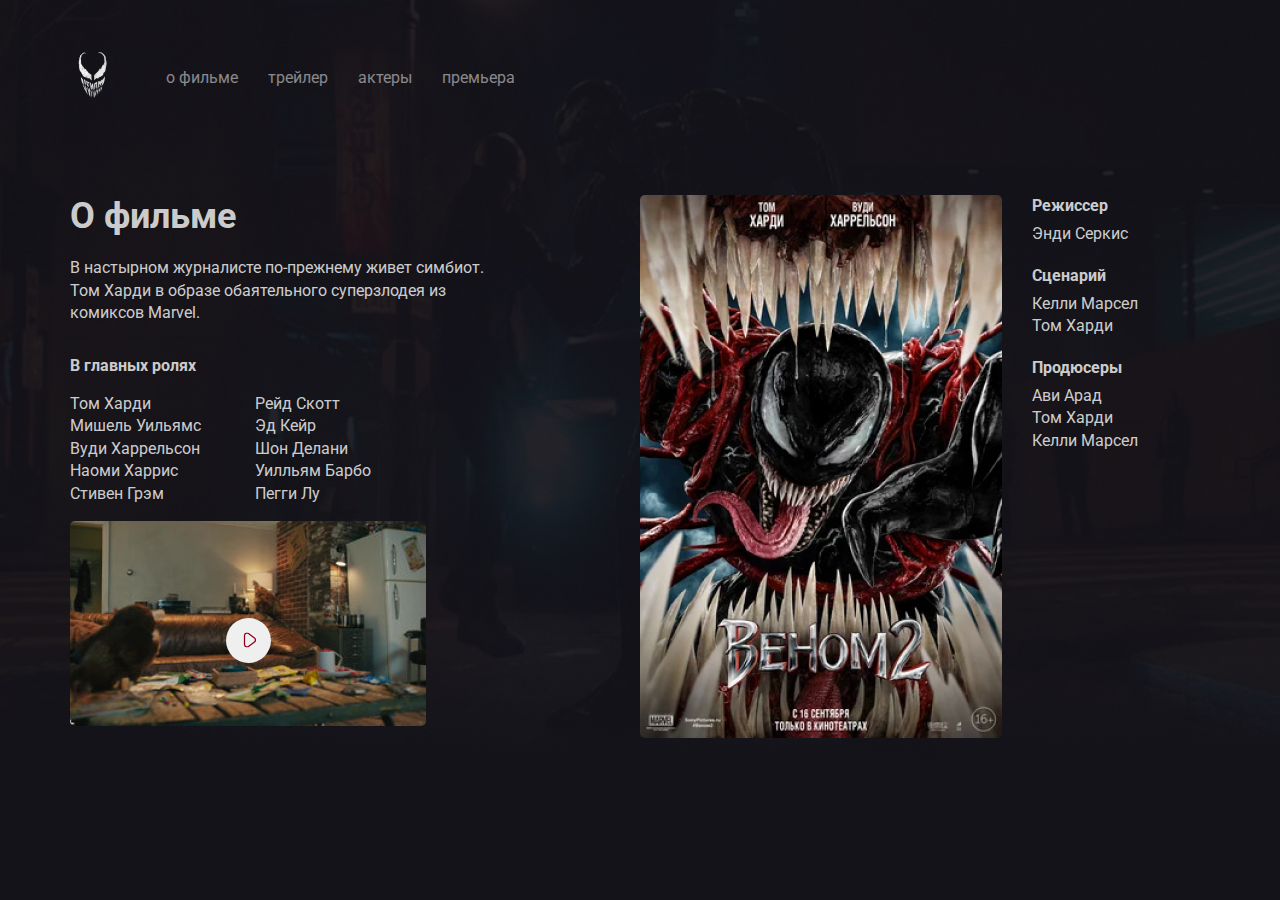
==== project-Venom/about.html @ e1ec4cf1 "Created page "About film"" ====
<!DOCTYPE html>
<html lang="ru">
<head>
  <meta charset="UTF-8">
  <meta http-equiv="X-UA-Compatible" content="IE=edge">
  <meta name="viewport" content="width=device-width, initial-scale=1.0">
  <title>о фильме</title>
  <link rel="preconnect" href="https://fonts.gstatic.com">
  <link href="https://fonts.googleapis.com/css2?family=Roboto:wght@400;700&display=swap" rel="stylesheet">
  <link rel="stylesheet" href="css/normalize.css">
  <link rel="stylesheet" href="css/style.css" />
</head>
<body class="pimary-bg">
  <div class="conteiner">
    <header class="header">
      <a href="/" class="logo-link">
        <img width="46" height="71" src="img/logo.png" alt="logo" class="img-logo">
      </a>
      <nav class="nav">
        <ul class="nav-menu">
          <li class="nav-menu-item">
            <a href="#" class="nav-menu-link">о фильме</a>
          </li>
          <li class="nav-menu-item">
            <a href="#" class="nav-menu-link">трейлер</a>
          </li>
          <li class="nav-menu-item">
            <a href="#" class="nav-menu-link">актеры</a>
          </li>
          <li class="nav-menu-item">
            <a href="#" class="nav-menu-link">премьера</a>
          </li>
        </ul>
      </nav>
    </header>
    <div class="content">
      <div class="col">
        <h2 class="content-title">О фильме</h2>
        <p class="content-text">В настырном журналисте по-прежнему живет симбиот. 
          Том Харди в образе обаятельного суперзлодея из комиксов Marvel.
        </p>
        <h3 class="content-subtitle">В главных ролях</h3>
        <ul class="list column-2">
          <li class="list-item">Том Харди</li>
          <li class="list-item">Мишель Уильямс</li>
          <li class="list-item">Вуди Харрельсон</li>
          <li class="list-item">Наоми Харрис</li>
          <li class="list-item">Стивен Грэм</li>
          <li class="list-item">Рейд Скотт</li>
          <li class="list-item">Эд Кейр</li>
          <li class="list-item">Шон Делани</li>
          <li class="list-item">Уилльям Барбо</li>
          <li class="list-item">Пегги Лу</li>
        </ul>
        <div class="trailer">
          <button class="play">
            <img src="img/play.svg" alt="play" class="play-icon" />
          </button>
        </div>
      </div>
      <div class="col">
        <div class="poster-wrapper">
          <img src="img/poster.jpg" alt="poster" class="poster" />
          <div class="creators">
            <h3 class="content-subtitle">Режиссер</h3>
            <ul class="list">
              <li class="list-item">Энди Серкис</li>
            </ul>
            <h3 class="content-subtitle">Сценарий</h3>
            <ul class="list">
              <li class="list-item">Келли Марсел</li>
              <li class="list-item">Том Харди</li>
            </ul>
            <h3 class="content-subtitle">Продюсеры</h3>
            <ul class="list">
              <li class="list-item">Ави Арад</li>
              <li class="list-item">Том Харди</li>
              <li class="list-item">Келли Марсел</li>
            </ul>
        </div>
        </div>
        <!-- /.creators -->
      </div>
    </div>
  </div>
  <!-- /.conteiner -->
</body>
</html>
---- project-Venom/css/style.css ----
body {
  background-color: #14131a;
  color: #fff;
  font-family: "Roboto", sans-serif;
}
.conteiner {
  max-width: 1140px;
  margin: auto;
}
.header {
  display: flex;
  align-items: center;
  padding-top: 40px;
  margin-bottom: 80px;
}
.logo-link {
  display: inline-block;
  padding-right: 50px;
}
.nav-menu {
  margin: 0;
  padding: 0;
  list-style: none;
  display: flex;
}
.nav-menu-item {
  margin-right: 30px;
}
.nav-menu-link {
  text-decoration: none;
  color: rgba(255, 255, 255, 0.5);
}
.film-data {
  display: block;
  font-size: 24px;
  line-height: 28px;
  color: rgba(255, 255, 255, 0.8);
  margin-bottom: 38px;
}
.film-description {
  max-width: 432px;
  font-size: 16px;
  line-height: 140%;
  margin-top: 40px;
  color: rgba(255, 255, 255, 0.8);
}
.button {
  padding: 15px 30px;
  border: none;
  border-radius: 5px;
  text-decoration: none;
  cursor: pointer;
}
.button-icon,
.button-text {
  display: inline-block;
  vertical-align: middle;
}
.button-text {
  font-size: 14px;
  line-height: 16px;
  margin-left: 10px;
}
.button-primary {
  color: #8d0019;
  background-color: #fff;
}
.button-link {
  color: #fff;
}
.button-group {
  margin-top: 70px;
}
.venom {
  position: absolute;
  top: 0;
  right: 0;
}
.blood {
  background: url(../img/blood.png) no-repeat top right,
    #14131a url(../img/background.jpg) no-repeat center center / 100%;
}
.pimary-bg {
  background: #14131a url(../img/background.jpg) no-repeat center center / 100%;
}
.content {
  display: flex;
}
.col {
  flex-basis: 50%;
}
.content-title {
  margin-top: 0;
  font-weight: bold;
  font-size: 36px;
  line-height: 42px;
  color: rgba(255, 255, 255, 0.8);
  margin-bottom: 20px;
}
.content-text {
  max-width: 423px;
  font-size: 16px;
  line-height: 140%;
  color: rgba(255, 255, 255, 0.8);
  margin-bottom: 30px;
}
.content-subtitle {
  font-weight: bold;
  font-size: 16px;
  line-height: 140%;
  color: rgba(255, 255, 255, 0.8);
  margin-bottom: 15px;
  margin-top: 0;
}
.content .list {
  list-style-type: none;
  padding: 0;
}
.list-item {
  line-height: 1.5;
  font-size: 16px;
  line-height: 140%;
  color: rgba(255, 255, 255, 0.8);
}
.column-2 {
  -webkit-column-count: 2;
  -moz-column-count: 2;
  column-count: 2;
  -webkit-column-gap: 20px;
  -moz-column-gap: 20px;
  column-gap: 20px;
  max-width: 350px;
}
.content .trailer {
  width: 356px;
  height: 205px;
  background: url("../img/trailer-cover.jpg") no-repeat center / contain;
  border-radius: 5px;
  display: flex;
  align-items: center;
  justify-content: center;
}
.trailer .play {
  margin-top: 33px;
  width: 45px;
  height: 45px;
  border-radius: 50%;
  border: none;
  cursor: pointer;
}
.trailer .play-icon {
  transform: translate(1px, 2px);
}
.poster-wrapper {
  display: flex;
  align-items: start;
}
.poster {
  width: 362px;
  height: 543px;
  border-radius: 5px;
  margin-right: 30px;
}
.poster-wrapper .content-subtitle {
  margin-bottom: 5px;
}
.poster-wrapper .list {
  margin: 0;
  margin-bottom: 20px;
}
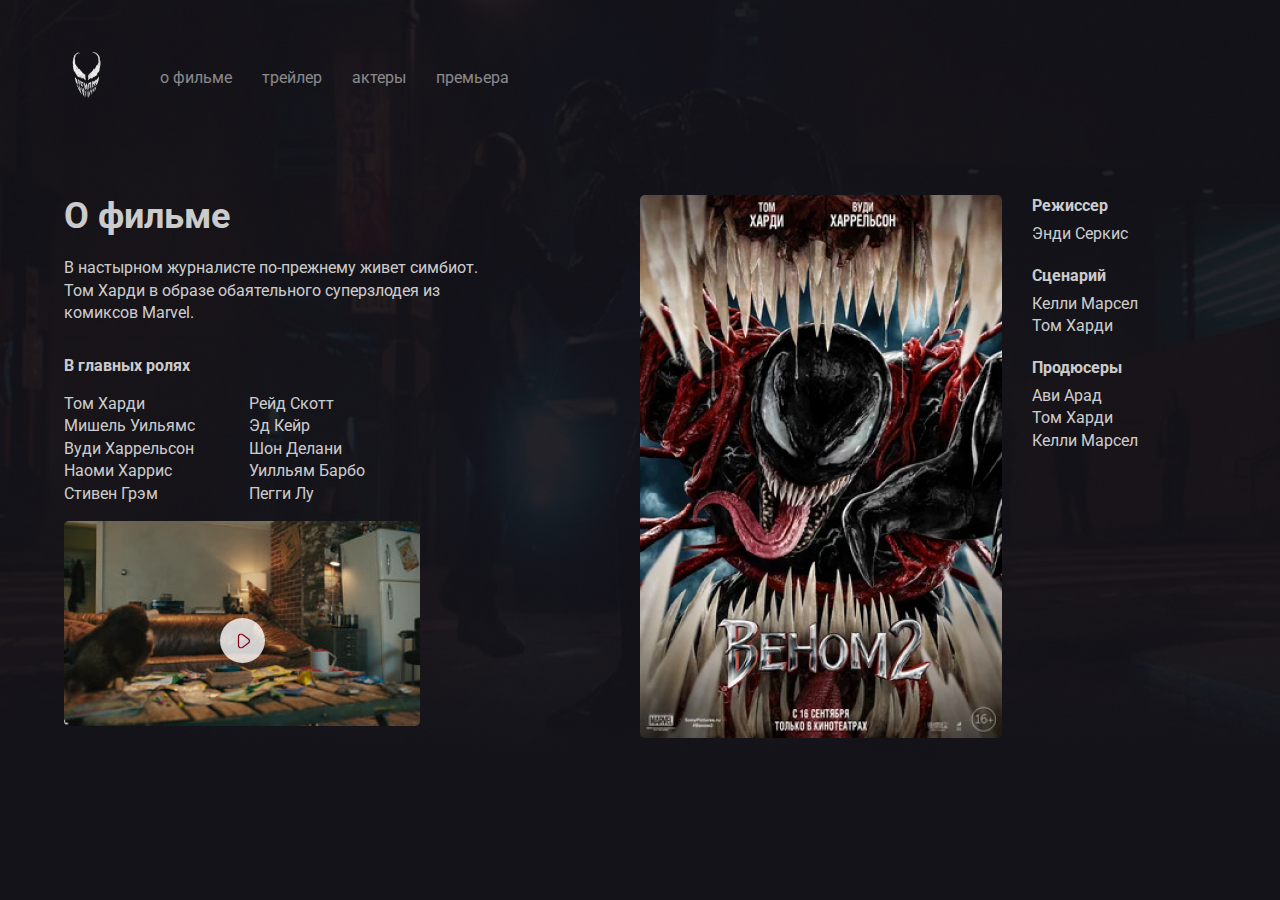
==== commit 9d5a8b3d: "Add files via upload" ====
--- a/project-Venom/about.html
+++ b/project-Venom/about.html
@@ -1,12 +1,13 @@
 <!DOCTYPE html>
 <html lang="ru">
 <head>
-  <meta charset="UTF-8">
-  <meta http-equiv="X-UA-Compatible" content="IE=edge">
-  <meta name="viewport" content="width=device-width, initial-scale=1.0">
+  <meta charset="UTF-8" />
+  <meta http-equiv="X-UA-Compatible" content="IE=edge" />
+  <meta name="viewport" content="width=device-width, initial-scale=1.0" />
   <title>о фильме</title>
-  <link rel="preconnect" href="https://fonts.gstatic.com">
+  <link rel="preconnect" href="https://fonts.gstatic.com" />
   <link href="https://fonts.googleapis.com/css2?family=Roboto:wght@400;700&display=swap" rel="stylesheet">
+  <link rel="stylesheet" href="css/jquery.fancybox.min.css" />
   <link rel="stylesheet" href="css/normalize.css">
   <link rel="stylesheet" href="css/style.css" />
 </head>
@@ -53,9 +54,9 @@
           <li class="list-item">Пегги Лу</li>
         </ul>
         <div class="trailer">
-          <button class="play">
+          <a class="play" data-fancybox href="https://youtu.be/Othd8W8o3t0">
             <img src="img/play.svg" alt="play" class="play-icon" />
-          </button>
+          </a>
         </div>
       </div>
       <div class="col">
@@ -84,5 +85,8 @@
     </div>
   </div>
   <!-- /.conteiner -->
+  <script src="https://cdn.jsdelivr.net/npm/jquery@3.5.1/dist/jquery.min.js"></script>
+  <script src="js/jquery.fancybox.min.js"></script>
+  <script src="js/main.js"></script>
 </body>
 </html>--- a/project-Venom/css/style.css
+++ b/project-Venom/css/style.css
@@ -4,7 +4,8 @@
   font-family: "Roboto", sans-serif;
 }
 .conteiner {
-  max-width: 1140px;
+  /*max-width: 1140px;*/
+  width: 90%;
   margin: auto;
 }
 .header {
@@ -35,14 +36,17 @@
   font-size: 24px;
   line-height: 28px;
   color: rgba(255, 255, 255, 0.8);
-  margin-bottom: 38px;
+  margin-bottom: 3%;
 }
 .film-description {
   max-width: 432px;
   font-size: 16px;
   line-height: 140%;
-  margin-top: 40px;
-  color: rgba(255, 255, 255, 0.8);
+  margin-top: 3%;
+  color: rgba(255, 255, 255, 0.8);
+}
+.film-logo {
+  width: 80%;
 }
 .button {
   padding: 15px 30px;
@@ -69,15 +73,17 @@
   color: #fff;
 }
 .button-group {
-  margin-top: 70px;
+  margin-top: 5%;
 }
 .venom {
   position: absolute;
+  max-width: 728px;
+  width: 40%;
   top: 0;
   right: 0;
 }
 .blood {
-  background: url(../img/blood.png) no-repeat top right,
+  background: url(../img/blood.png) no-repeat top right / 70%,
     #14131a url(../img/background.jpg) no-repeat center center / 100%;
 }
 .pimary-bg {
@@ -141,6 +147,7 @@
   justify-content: center;
 }
 .trailer .play {
+  background-color: rgba(255, 255, 255, 0.8);
   margin-top: 33px;
   width: 45px;
   height: 45px;
@@ -149,7 +156,7 @@
   cursor: pointer;
 }
 .trailer .play-icon {
-  transform: translate(1px, 2px);
+  transform: translate(16px, 15px);
 }
 .poster-wrapper {
   display: flex;
@@ -168,3 +175,55 @@
   margin: 0;
   margin-bottom: 20px;
 }
+.menu-button {
+  display: none;
+}
+@media (max-width: 992px) {
+  .content {
+    flex-direction: column;
+  }
+  .col {
+    margin-bottom: 10%;
+  }
+}
+@media (max-width: 768px) {
+  .blood {
+    background: #14131a;
+  }
+  .venom {
+    top: 22%;
+  }
+}
+@media (max-width: 576px) {
+  .nav-menu {
+    display: none;
+  }
+  .nav {
+    margin-left: auto;
+  }
+  .menu-button {
+    display: flex;
+    align-items: center;
+    justify-content: center;
+    padding: 10px;
+    border: none;
+    background-color: #14131a;
+    color: rgba(255, 255, 255, 0.8);
+    cursor: pointer;
+  }
+  .menu-button-text {
+    margin-right: 10px;
+    font-size: 14px;
+    line-height: 16px;
+    color: rgba(255, 255, 255, 0.8);
+  }
+  .button-group {
+    display: flex;
+    align-items: center;
+    justify-content: center;
+    flex-direction: column;
+  }
+  .film-text {
+    text-align: center;
+  }
+}
